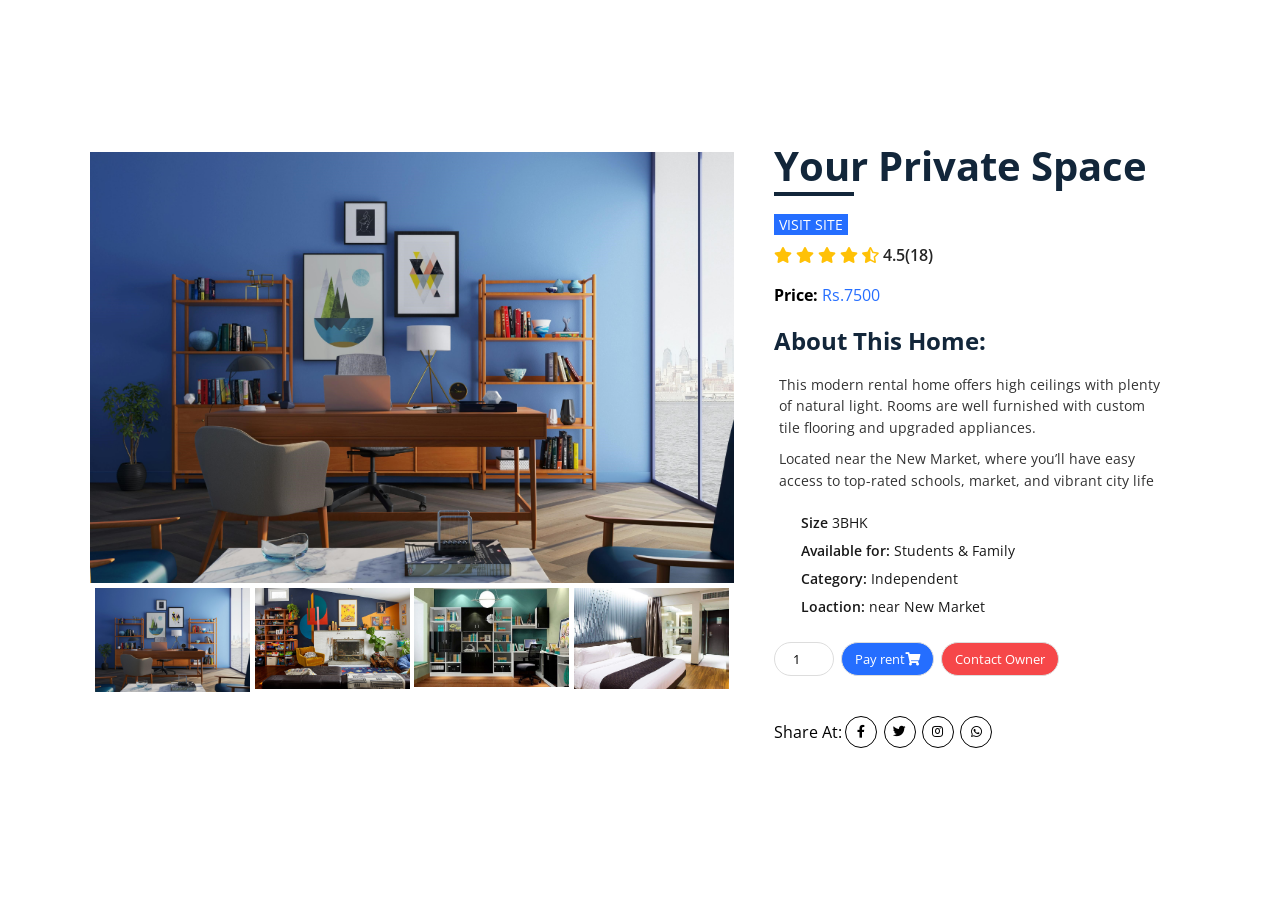
==== inform.html @ 5d705793 "Add files via upload" ====
<!DOCTYPE html>
<html lang="en">
<head>
    <meta charset="UTF-8">
    <meta name="viewport" content="width=device-width, initial-scale=1.0">
    <link rel="stylesheet" href="https://use.fontawesome.com/releases/v5.6.3/css/all.css" integrity="sha384-UHRtZLI+pbxtHCWp1t77Bi1L4ZtiqrqD80Kn4Z8NTSRyMA2Fd33n5dQ8lWUE00s/" crossorigin="anonymous">
    <link rel="stylesheet" href="./styling.css">
    <link rel="icon" href="./images/NESTAWAY.png">
    <title>Room details</title>
</head>
<body>
    <div class = "card-wrapper">
        <div class = "card">
          <!-- card left -->
          <div class = "product-imgs">
            <div class = "img-display">
              <div class = "img-showcase">
                <img src = "./images/new12.jpg" alt = "room image">
                <img src = "./images/rooms2.jpg" alt = "room image">
                <img src = "./images/sroom2.jpg" alt = "room image">
                <img src = "./images/property-2.jpg" alt = "room image">
              </div>
            </div>
            <div class = "img-select">
              <div class = "img-item">
                <a href = "#" data-id = "1">
                  <img src = "./images/new12.jpg" alt = "room image" >
                </a>
              </div>
              <div class = "img-item">
                <a href = "#" data-id = "2">
                  <img src = "./images/rooms2.jpg" alt = "room image" >
                </a>
              </div>
              <div class = "img-item">
                <a href = "#" data-id = "3">
                  <img src = "./images/sroom2.jpg" alt = "room image">
                </a>
              </div>
              <div class = "img-item">
                <a href = "#" data-id = "4">
                  <img src = "./images/property-2.jpg" alt = "room image">
                </a>
              </div>
            </div>
          </div>
          <!-- card right -->
          <div class = "product-content">
            <h2 class = "product-title">Your Private Space</h2>
            <a href = "./index.html" class = "product-link">visit site</a>
            <div class = "product-rating">
              <i class = "fas fa-star"></i>
              <i class = "fas fa-star"></i>
              <i class = "fas fa-star"></i>
              <i class = "fas fa-star"></i>
              <i class = "fas fa-star-half-alt"></i>
              <span>4.5(18)</span>
            </div>
      
            <div class = "product-price">
              
              <p class = "price">Price: <span>Rs.7500 </span></p>
            </div>
      
            <div class = "product-detail">
              <h2>about this home: </h2>
              <p> This modern rental home offers high ceilings with plenty of natural light. Rooms are well furnished with custom tile flooring and upgraded appliances.</p>
              <p>Located near the New Market, where you’ll have easy access to top-rated schools, market, and vibrant city life</p>
              <ul>
                <li>Size <span>3BHK</span></li>
                <li>Available for: <span>Students & Family</span></li>
                <li>Category: <span>Independent</span></li>
                <li>Loaction: <span>near New Market</span></li>
               
              </ul>
            </div>
      
            <div class = "purchase-info">
              <input type = "number" min = "0" value = "1" max="8">
              <button type = "button" class = "btn">
                Pay rent<i class = "fas fa-shopping-cart"></i>
              </button>
              <button type = "button" class = "btn"><a href="./index.html" style="text-decoration: none;">Contact Owner</a>
              </button>
            </div>
      
            <div class = "social-links">
              <p>Share At: </p>
              <a href = "#">
                <i class = "fab fa-facebook-f"></i>
              </a>
              <a href = "#">
                <i class = "fab fa-twitter"></i>
              </a>
              <a href = "#">
                <i class = "fab fa-instagram"></i>
              </a>
              <a href = "#">
                <i class = "fab fa-whatsapp"></i>
              </a>
             
            </div>
          </div>
        </div>
      </div>
      <script src="./sc.js" ></script>
</body>
</html>
---- styling.css ----
@import url('https://fonts.googleapis.com/css2?family=Open+Sans:wght@300;400;600;700;800&display=swap');

*{
    box-sizing: border-box;
    padding: 0;
    margin: 0;
    font-family: 'Open Sans', sans-serif;
}
body{
    line-height: 1.5;
}
.card-wrapper{
    max-width: 1100px;
    margin: 0 auto;
}
img{
    width: 100%;
    display: block;
}
.img-display{
    overflow: hidden;
}
.img-showcase{
    display: flex;
    width: 100%;
    transition: all 0.5s ease;
}
.img-showcase img{
    min-width: 100%;
}
.img-select{
    display: flex;
}
.img-item{
    margin: 0.3rem;
    width: 155px;
    height: 155px;
}
.img-item:nth-child(1),
.img-item:nth-child(2),
.img-item:nth-child(3){
    margin-right: 0;
}
.img-item:hover{
    opacity: 0.8;
}
.product-content{
    padding: 2rem 1rem;
}
.product-title{
    font-size: 2.5rem;
    text-transform: capitalize;
    font-weight: 700;
    position: relative;
    color: #12263a;
    margin: 1rem 0;
}
.product-title::after{
    content: "";
    position: absolute;
    left: 0;
    bottom: 0;
    height: 4px;
    width: 80px;
    background: #12263a;
}
.product-link{
    text-decoration: none;
    text-transform: uppercase;
    font-weight: 400;
    font-size: 0.9rem;
    display: inline-block;
    margin-bottom: 0.5rem;
    background: #256eff;
    color: #fff;
    padding: 0 0.3rem;
    transition: all 0.5s ease;
}
.product-link:hover{
    opacity: 0.9;
}
.product-rating{
    color: #ffc107;
}
.product-rating span{
    font-weight: 600;
    color: #252525;
}
.product-price{
    margin: 1rem 0;
    font-size: 1rem;
    font-weight: 700;
}
.product-price span{
    font-weight: 400;
}

.price span{
    color: #256eff;
}
.product-detail h2{
    text-transform: capitalize;
    color: #12263a;
    padding-bottom: 0.6rem;
}
.product-detail p{
    font-size: 0.9rem;
    padding: 0.3rem;
    opacity: 0.8;
}
.product-detail ul{
    margin: 1rem 0;
    font-size: 0.9rem;
}
.product-detail ul li{
    margin: 0;
    list-style: none;
    background: url(https://fadzrinmadu.github.io/hosted-assets/product-detail-page-design-with-image-slider-html-css-and-javascript/checked.png) left center no-repeat;
    background-size: 18px;
    padding-left: 1.7rem;
    margin: 0.4rem 0;
    font-weight: 600;
    opacity: 0.9;
}
.product-detail ul li span{
    font-weight: 400;
}
.purchase-info{
    margin: 1.5rem 0;
}
.purchase-info input,
.purchase-info .btn{
    border: 1.5px solid #ddd;
    border-radius: 25px;
    text-align: center;
    padding: 0.45rem 0.8rem;
    outline: 0;
    margin-right: 0.2rem;
    margin-bottom: 1rem;
}
.purchase-info input{
    width: 60px;
}
.purchase-info .btn{
    cursor: pointer;
    color: #fff;
}
.purchase-info .btn:first-of-type{
    background: #256eff;
}
.purchase-info .btn:last-of-type{
    background: #f64749;
}
.purchase-info .btn:hover{
    opacity: 0.9;
}

.purchase-info a{
    color: #fff;
}
.social-links{
    display: flex;
    align-items: center;
}
.social-links a{
    display: flex;
    align-items: center;
    justify-content: center;
    width: 32px;
    height: 32px;
    color: #000;
    border: 1px solid #000;
    margin: 0 0.2rem;
    border-radius: 50%;
    text-decoration: none;
    font-size: 0.8rem;
    transition: all 0.5s ease;
}
.social-links a:hover{
    background: #000;
    border-color: transparent;
    color: #fff;
}

@media screen and (min-width: 992px){
    .card{
        display: grid;
        grid-template-columns: repeat(2, 1fr);
        grid-gap: 1.5rem;
    }
    .card-wrapper{
        height: 100vh;
        display: flex;
        justify-content: center;
        align-items: center;
    }
    .product-imgs{
        display: flex;
        flex-direction: column;
        justify-content: center;
    }
    .product-content{
        padding-top: 0;
    }
}
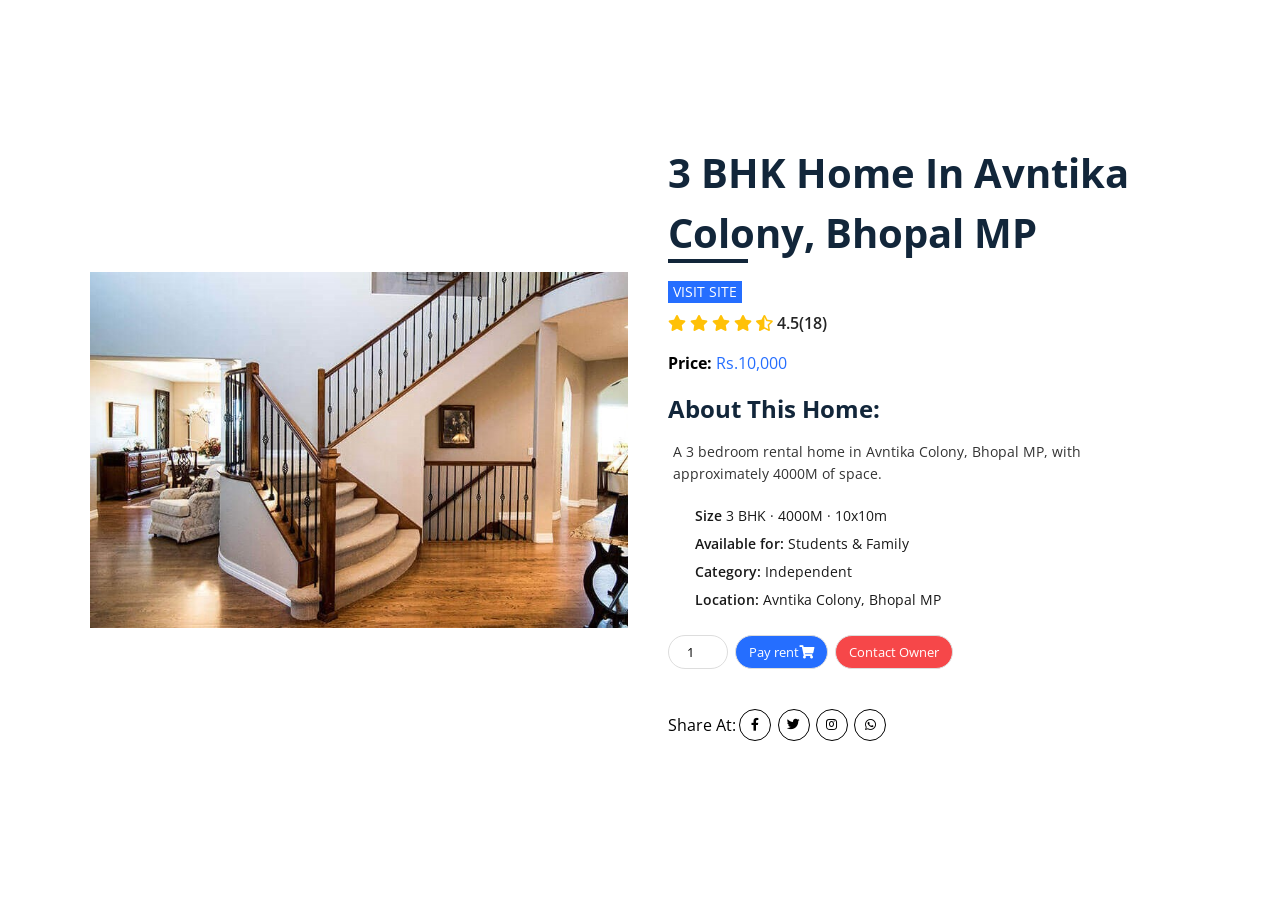
==== commit b83dc4da: "Add files via upload Update NestAway Home Rental Website" ====
--- a/inform.html
+++ b/inform.html
@@ -1,108 +1,91 @@
-<!DOCTYPE html>
-<html lang="en">
-<head>
-    <meta charset="UTF-8">
-    <meta name="viewport" content="width=device-width, initial-scale=1.0">
-    <link rel="stylesheet" href="https://use.fontawesome.com/releases/v5.6.3/css/all.css" integrity="sha384-UHRtZLI+pbxtHCWp1t77Bi1L4ZtiqrqD80Kn4Z8NTSRyMA2Fd33n5dQ8lWUE00s/" crossorigin="anonymous">
-    <link rel="stylesheet" href="./styling.css">
-    <link rel="icon" href="./images/NESTAWAY.png">
-    <title>Room details</title>
-</head>
-<body>
-    <div class = "card-wrapper">
-        <div class = "card">
-          <!-- card left -->
-          <div class = "product-imgs">
-            <div class = "img-display">
-              <div class = "img-showcase">
-                <img src = "./images/new12.jpg" alt = "room image">
-                <img src = "./images/rooms2.jpg" alt = "room image">
-                <img src = "./images/sroom2.jpg" alt = "room image">
-                <img src = "./images/property-2.jpg" alt = "room image">
-              </div>
-            </div>
-            <div class = "img-select">
-              <div class = "img-item">
-                <a href = "#" data-id = "1">
-                  <img src = "./images/new12.jpg" alt = "room image" >
-                </a>
-              </div>
-              <div class = "img-item">
-                <a href = "#" data-id = "2">
-                  <img src = "./images/rooms2.jpg" alt = "room image" >
-                </a>
-              </div>
-              <div class = "img-item">
-                <a href = "#" data-id = "3">
-                  <img src = "./images/sroom2.jpg" alt = "room image">
-                </a>
-              </div>
-              <div class = "img-item">
-                <a href = "#" data-id = "4">
-                  <img src = "./images/property-2.jpg" alt = "room image">
-                </a>
-              </div>
-            </div>
-          </div>
-          <!-- card right -->
-          <div class = "product-content">
-            <h2 class = "product-title">Your Private Space</h2>
-            <a href = "./index.html" class = "product-link">visit site</a>
-            <div class = "product-rating">
-              <i class = "fas fa-star"></i>
-              <i class = "fas fa-star"></i>
-              <i class = "fas fa-star"></i>
-              <i class = "fas fa-star"></i>
-              <i class = "fas fa-star-half-alt"></i>
-              <span>4.5(18)</span>
-            </div>
-      
-            <div class = "product-price">
-              
-              <p class = "price">Price: <span>Rs.7500 </span></p>
-            </div>
-      
-            <div class = "product-detail">
-              <h2>about this home: </h2>
-              <p> This modern rental home offers high ceilings with plenty of natural light. Rooms are well furnished with custom tile flooring and upgraded appliances.</p>
-              <p>Located near the New Market, where you’ll have easy access to top-rated schools, market, and vibrant city life</p>
-              <ul>
-                <li>Size <span>3BHK</span></li>
-                <li>Available for: <span>Students & Family</span></li>
-                <li>Category: <span>Independent</span></li>
-                <li>Loaction: <span>near New Market</span></li>
-               
-              </ul>
-            </div>
-      
-            <div class = "purchase-info">
-              <input type = "number" min = "0" value = "1" max="8">
-              <button type = "button" class = "btn">
-                Pay rent<i class = "fas fa-shopping-cart"></i>
-              </button>
-              <button type = "button" class = "btn"><a href="./index.html" style="text-decoration: none;">Contact Owner</a>
-              </button>
-            </div>
-      
-            <div class = "social-links">
-              <p>Share At: </p>
-              <a href = "#">
-                <i class = "fab fa-facebook-f"></i>
-              </a>
-              <a href = "#">
-                <i class = "fab fa-twitter"></i>
-              </a>
-              <a href = "#">
-                <i class = "fab fa-instagram"></i>
-              </a>
-              <a href = "#">
-                <i class = "fab fa-whatsapp"></i>
-              </a>
-             
-            </div>
-          </div>
-        </div>
-      </div>
-      <script src="./sc.js" ></script>
-</body>
-</html>+<!DOCTYPE html>
+<html lang="en">
+<head>
+    <meta charset="UTF-8">
+    <meta name="viewport" content="width=device-width, initial-scale=1.0">
+    <link rel="stylesheet" href="https://use.fontawesome.com/releases/v5.6.3/css/all.css" integrity="sha384-UHRtZLI+pbxtHCWp1t77Bi1L4ZtiqrqD80Kn4Z8NTSRyMA2Fd33n5dQ8lWUE00s/" crossorigin="anonymous">
+    <link rel="stylesheet" href="./styling.css">
+    <link rel="icon" href="./images/NESTAWAY.png">
+    <title>Room details</title>
+</head>
+<body>
+    <div class = "card-wrapper">
+        <div class = "card">
+          <!-- card left -->
+          <div class = "product-imgs">
+            <div class = "img-display">
+              <div class = "img-showcase">
+                <img id="propertyImage" src = "./images/property-3.jpg" alt = "Rental property">
+              </div>
+            </div>
+          </div>
+          <!-- card right -->
+          <div class = "product-content">
+            <h2 class = "product-title" id="propertyTitle">Your Private Space</h2>
+            <a href = "./index.html" class = "product-link">visit site</a>
+            <div class = "product-rating">
+              <i class = "fas fa-star"></i>
+              <i class = "fas fa-star"></i>
+              <i class = "fas fa-star"></i>
+              <i class = "fas fa-star"></i>
+              <i class = "fas fa-star-half-alt"></i>
+              <span>4.5(18)</span>
+            </div>
+      
+            <div class = "product-price">
+              
+              <p class = "price">Price: <span id="propertyPrice">Rs.7500</span></p>
+            </div>
+      
+            <div class = "product-detail">
+              <h2>about this home: </h2>
+              <p id="propertyDescription">A comfortable rental home with convenient access to local shops and neighborhood services.</p>
+              <ul>
+                <li>Size <span id="propertyBeds">3 BHK</span></li>
+                <li>Available for: <span>Students & Family</span></li>
+                <li>Category: <span>Independent</span></li>
+                <li>Location: <span id="propertyLocation">New Market, Bhopal MP</span></li>
+               
+              </ul>
+            </div>
+      
+            <div class = "purchase-info">
+              <input type = "number" min = "0" value = "1" max="8">
+              <button type = "button" class = "btn" id="payRentButton">
+                Pay rent<i class = "fas fa-shopping-cart"></i>
+              </button>
+              <button type="button" class="btn" id="contactOwnerButton">Contact Owner</button>
+            </div>
+      
+            <div class = "social-links">
+              <p>Share At: </p>
+              <a href = "#">
+                <i class = "fab fa-facebook-f"></i>
+              </a>
+              <a href = "#">
+                <i class = "fab fa-twitter"></i>
+              </a>
+              <a href = "#">
+                <i class = "fab fa-instagram"></i>
+              </a>
+              <a href = "#">
+                <i class = "fab fa-whatsapp"></i>
+              </a>
+             
+            </div>
+          </div>
+        </div>
+      </div>
+      <script src="./properties.js"></script>
+      <script src="./property-details.js"></script>
+      <script src="./sc.js"></script>
+      <script>
+        document.getElementById('payRentButton').addEventListener('click', () => {
+          alert('Payment is not connected in this front-end demo. A payment gateway and backend are required.');
+        });
+        document.getElementById('contactOwnerButton').addEventListener('click', () => {
+          window.location.href = './index.html#contact';
+        });
+      </script>
+</body>
+</html>
--- a/styling.css
+++ b/styling.css
@@ -11,6 +11,7 @@
 }
 .card-wrapper{
     max-width: 1100px;
+    width: calc(100% - 2rem);
     margin: 0 auto;
 }
 img{
@@ -27,6 +28,8 @@
 }
 .img-showcase img{
     min-width: 100%;
+    height: auto;
+    object-fit: cover;
 }
 .img-select{
     display: flex;
@@ -202,4 +205,14 @@
     .product-content{
         padding-top: 0;
     }
-}+}
+
+@media screen and (max-width: 991px) {
+    .card-wrapper { padding: 1.5rem 0; }
+    .card { display: grid; grid-template-columns: minmax(0, 1fr); gap: 1rem; }
+    .product-content { padding: 1rem 0; min-width: 0; }
+    .product-title { font-size: clamp(1.6rem, 7vw, 2.5rem); line-height: 1.2; overflow-wrap: anywhere; }
+    .product-detail p, .product-detail li { overflow-wrap: anywhere; }
+    .purchase-info { display: flex; flex-wrap: wrap; gap: .5rem; }
+    .purchase-info input, .purchase-info .btn { margin: 0; }
+}
